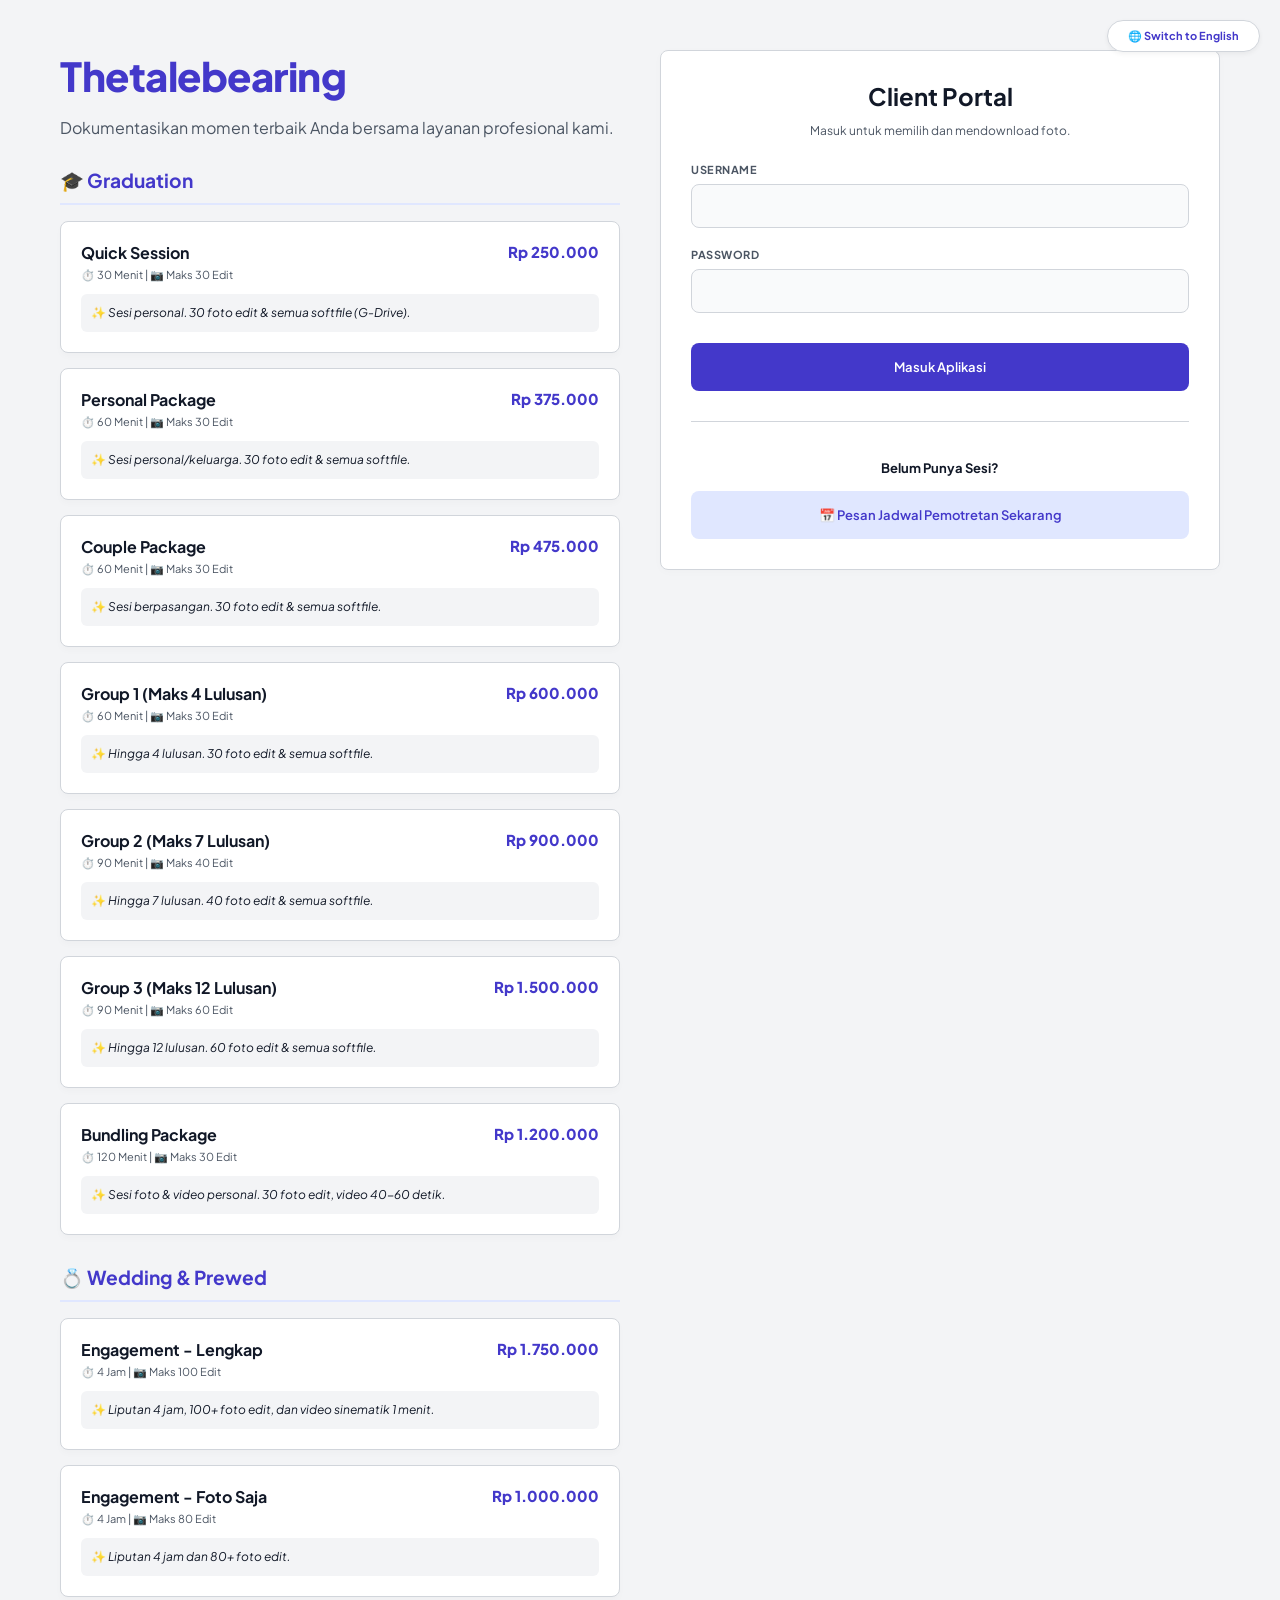
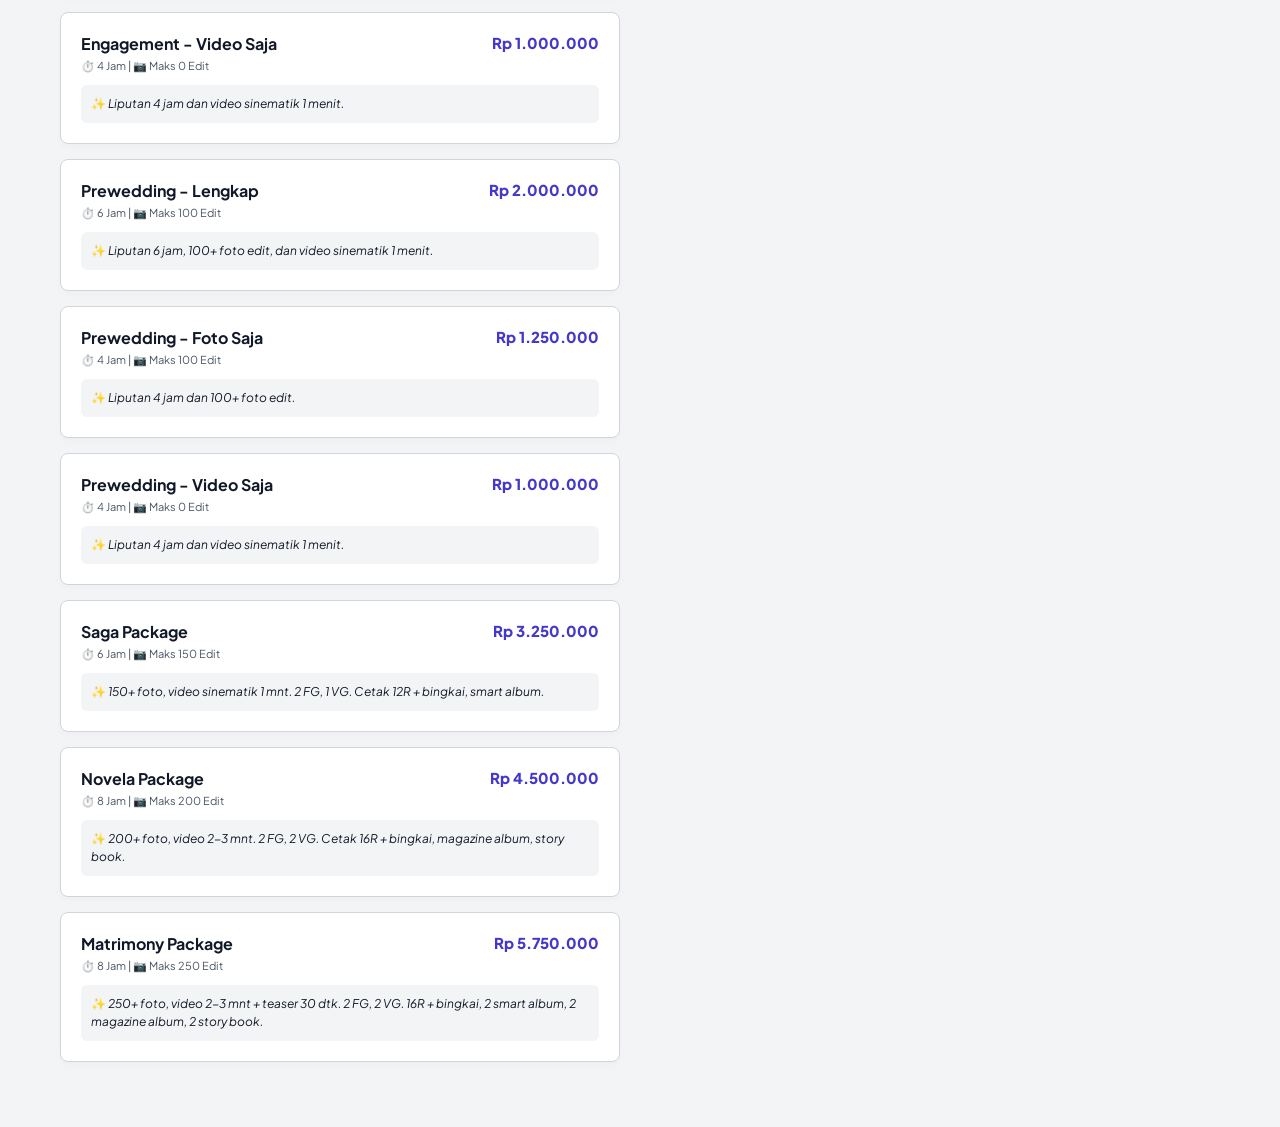
==== index.html @ 2589cee2 "Add files via upload" ====
<!DOCTYPE html>
<html lang="id">
<head>
    <meta charset="UTF-8">
    <title>Portal - Thetalebearing</title>
    <link rel="stylesheet" href="style.css">
    <style>.split-layout { display: grid; grid-template-columns: 1fr 1fr; gap: 40px; align-items: start; } .catalog-card { background: white; padding: 20px; border-radius: var(--radius); border: 1px solid var(--border); margin-bottom: 15px; box-shadow: 0 4px 6px rgba(0,0,0,0.02); } @media (max-width: 768px) { .split-layout { grid-template-columns: 1fr; } }</style>
</head>
<body>
    <div style="position: absolute; top: 20px; right: 20px; z-index: 100;">
        <button onclick="toggleLang()" class="lang-btn" data-i18n="t_lang">🌐 Switch to English</button>
    </div>

    <div class="container" style="margin-top: 50px; margin-bottom: 50px;">
        <div class="split-layout">
            <div>
                <h1 class="brand" style="font-size:2.5rem; margin: 0 0 10px 0;">Thetalebearing</h1>
                <p style="color:var(--text-muted); margin-bottom: 30px;" data-i18n="t_desc">Dokumentasikan momen terbaik Anda bersama layanan profesional kami.</p>
                
                <h2 style="font-size: 1.2rem; color: var(--primary); border-bottom: 2px solid var(--primary-soft); padding-bottom: 10px;">🎓 Graduation</h2>
                <div id="cat-grad"></div>
                <h2 style="font-size: 1.2rem; color: var(--primary); border-bottom: 2px solid var(--primary-soft); padding-bottom: 10px; margin-top: 30px;">💍 Wedding & Prewed</h2>
                <div id="cat-wed"></div>
            </div>

            <div class="card" style="position: sticky; top: 30px;">
                <h2 style="margin: 0 0 5px 0; text-align: center;" data-i18n="t_portal">Client Portal</h2>
                <p style="font-size: 12px; color: var(--text-muted); text-align: center; margin-bottom: 25px;" data-i18n="t_login_desc">Masuk untuk memilih dan mendownload foto.</p>
                
                <div class="form-group"><label data-i18n="t_user">Username</label><input type="text" id="username"></div>
                <div class="form-group"><label data-i18n="t_pass">Password</label><input type="password" id="password"></div>
                <button onclick="auth()" class="btn-primary" style="width:100%; margin-top: 10px; padding: 15px;" data-i18n="t_login_btn">Masuk Aplikasi</button>
                
                <div style="margin-top: 30px; padding-top: 25px; border-top: 1px solid var(--border); text-align: center;">
                    <p style="font-size: 13px; font-weight: 700; color: var(--text-main); margin-bottom: 15px;" data-i18n="t_no_session">Belum Punya Sesi?</p>
                    <button onclick="window.location.href='booking.html'" class="btn-sec" style="width: 100%; padding: 15px;" data-i18n="t_book_btn">📅 Pesan Jadwal Pemotretan Sekarang</button>
                </div>
            </div>
        </div>
    </div>

<script src="database.js"></script>
<script>
    document.addEventListener('keypress', function(e) { if(e.key === 'Enter') auth(); });

    function renderCatalog() {
        const pkgs = getPackages();
        const renderItem = (p) => `<div class="catalog-card"><div style="display:flex; justify-content:space-between; align-items:flex-start;"><div><h3 style="margin:0; font-size:16px;">${p.name}</h3><div style="font-size:11px; color:var(--text-muted); margin-top:5px;">⏱️ ${p.duration || '-'} | 📷 Maks ${p.quota} Edit</div></div><span style="font-weight:800; color:var(--primary); font-size:15px;">${formatRupiah(p.price)}</span></div><div style="font-size:12px; color:var(--text-main); margin-top:12px; background:var(--bg); padding:10px; border-radius:6px; line-height:1.5;">✨ <i>${p.details || 'Semua mentahan diberikan via link.'}</i></div></div>`;
        document.getElementById('cat-grad').innerHTML = pkgs.filter(p => p.category === 'Graduation').map(renderItem).join('');
        document.getElementById('cat-wed').innerHTML = pkgs.filter(p => p.category === 'Wedding').map(renderItem).join('');
    }
    renderCatalog();

    function auth() {
        const u = document.getElementById('username').value.trim(); const p = document.getElementById('password').value.trim();
        if(!u || !p) return alert("Wajib diisi.");
        const adm = getAdmins().find(a => a.user === u && a.pass === p);
        if(adm) { setSession({ role: adm.role, name: u }); window.location.href = 'admin.html'; return; }
        const c = getClients().find(cl => cl.user === u && cl.pass === p);
        if(c) { setSession({ role: 'client', user: c.user, name: c.name }); window.location.href = 'client.html'; } 
        else { alert("Kredensial tidak valid."); }
    }
</script>
</body>
</html>
---- style.css ----
@import url('https://fonts.googleapis.com/css2?family=Plus+Jakarta+Sans:wght@400;500;600;700;800&display=swap');

:root {
    --bg: #F3F4F6;
    --surface: #FFFFFF;
    --primary: #4338CA;
    --primary-soft: #E0E7FF;
    --text-main: #111827;
    --text-muted: #4B5563;
    --border: #D1D5DB;
    --success: #059669;
    --success-soft: #D1FAE5;
    --danger: #DC2626;
    --warning: #F59E0B;
    --wa: #16A34A;
    --radius: 8px;
}

* {
    box-sizing: border-box;
    transition: all 0.15s ease;
}

/* Memastikan background full dan footer menempel di bawah */
body {
    font-family: 'Plus Jakarta Sans', sans-serif;
    background: var(--bg);
    color: var(--text-main);
    margin: 0;
    display: flex;
    flex-direction: column;
    min-height: 100vh; 
}

/* KELAS UTILITAS */
.hidden { display: none !important; }
.editor-restricted { display: none !important; }

/* 1. NAVBAR & HEADER */
nav {
    background: var(--surface);
    padding: 15px 5%;
    display: flex;
    justify-content: space-between;
    align-items: center;
    border-bottom: 1px solid var(--border);
    position: sticky;
    top: 0;
    z-index: 1000;
}
.brand {
    font-weight: 800;
    font-size: 1.4rem;
    color: var(--primary);
    letter-spacing: -0.5px;
}
.nav-actions {
    display: flex;
    align-items: center;
    gap: 12px;
}

/* 2. PROFIL & BAHASA */
.profile-btn {
    background: transparent;
    border: 1px solid var(--border);
    color: var(--text-main);
    font-weight: 700;
    border-radius: 20px;
    padding: 6px 15px;
    cursor: pointer;
    display: flex;
    align-items: center;
    font-family: inherit;
    font-size: 13px;
}
.profile-btn:hover { background: #F9FAFB; }

.badge-notif {
    background: var(--danger);
    color: white;
    border-radius: 50%;
    padding: 2px 6px;
    font-size: 10px;
    margin-left: 8px;
    font-weight: 800;
}

.lang-btn {
    background: var(--surface);
    border: 1px solid var(--border);
    padding: 8px 20px;
    border-radius: 20px;
    cursor: pointer;
    font-size: 11px;
    font-weight: 700;
    color: var(--primary);
    box-shadow: 0 2px 5px rgba(0,0,0,0.05);
}
.lang-btn:hover { background: var(--primary-soft); }

/* 3. LAYOUT CONTAINER & GRID */
.container {
    max-width: 1200px;
    margin: 30px auto;
    padding: 0 20px;
    flex: 1;
    width: 100%;
}
.grid-2 { display: grid; grid-template-columns: repeat(auto-fit, minmax(300px, 1fr)); gap: 20px; }
.grid-3 { display: grid; grid-template-columns: repeat(auto-fit, minmax(200px, 1fr)); gap: 15px; }
.split-layout { display: grid; grid-template-columns: 1.2fr 1fr; gap: 40px; align-items: start; }

.card {
    background: var(--surface);
    padding: 30px;
    border-radius: var(--radius);
    border: 1px solid var(--border);
    box-shadow: 0 2px 10px rgba(0,0,0,0.02);
}
.stat-box {
    background: #fff;
    padding: 20px;
    border-radius: var(--radius);
    border: 1px solid var(--border);
    border-left: 4px solid var(--primary);
}
.catalog-card {
    background: white;
    padding: 20px;
    border-radius: var(--radius);
    border: 1px solid var(--border);
    margin-bottom: 15px;
    box-shadow: 0 4px 6px rgba(0,0,0,0.02);
}

/* 4. MENU TAB ADMIN */
.admin-tabs {
    display: flex;
    gap: 8px;
    border-bottom: 2px solid var(--border);
    margin-bottom: 25px;
    padding-bottom: 10px;
    overflow-x: auto;
    white-space: nowrap;
}
.admin-tabs button {
    background: transparent;
    color: var(--text-muted);
    border-radius: var(--radius);
    font-weight: 700;
    padding: 10px 18px;
    border: 1px solid transparent;
    font-size: 13px;
}
.admin-tabs button:hover { background: var(--bg); color: var(--text-main); }
.admin-tabs button.active {
    background: var(--primary-soft);
    color: var(--primary);
    border: 1px solid #C7D2FE;
}

/* 5. FORM INPUT & MASKING RUPIAH */
.form-group { margin-bottom: 20px; text-align: left; }
label {
    display: block;
    font-size: 11px;
    font-weight: 700;
    color: var(--text-muted);
    margin-bottom: 8px;
    text-transform: uppercase;
    letter-spacing: 0.5px;
}
input, select, textarea {
    width: 100%;
    padding: 12px 14px;
    border: 1px solid var(--border);
    border-radius: var(--radius);
    font-size: 14px;
    outline: none;
    background: #F9FAFB;
    font-family: inherit;
    color: var(--text-main);
}
input:focus, select:focus, textarea:focus { border-color: var(--primary); background: #FFFFFF; }

.currency-input { position: relative; }
.currency-input::before {
    content: "Rp";
    position: absolute;
    left: 12px;
    top: 33px;
    font-size: 14px;
    font-weight: 600;
    color: var(--text-muted);
}
.currency-input input { padding-left: 38px; }

/* 6. RADIO CARD & CHECKBOX ADDONS */
.radio-card-grid { display: grid; grid-template-columns: repeat(auto-fit, minmax(200px, 1fr)); gap: 15px; margin-bottom: 20px; }
.radio-card { border: 2px solid var(--border); border-radius: var(--radius); padding: 15px; cursor: pointer; background: #fff; text-align: left; }
.radio-card:hover { border-color: var(--primary-soft); }
.radio-card.active { border-color: var(--primary); background: var(--primary-soft); box-shadow: 0 4px 10px rgba(67, 56, 202, 0.1); }

.addon-box { display: flex; align-items: center; gap: 10px; background: #F9FAFB; padding: 12px; border: 1px solid var(--border); border-radius: var(--radius); margin-bottom: 8px; cursor: pointer; font-size: 13px; font-weight: 600;}
.addon-box input { width: 18px; height: 18px; cursor: pointer; margin: 0; }

/* 7. BUTTONS / TOMBOL */
button {
    cursor: pointer;
    padding: 10px 20px;
    border: 1px solid transparent;
    border-radius: var(--radius);
    font-weight: 600;
    font-size: 13px;
    display: inline-flex;
    align-items: center;
    gap: 8px;
    justify-content: center;
    font-family: inherit;
}
.btn-primary { background: var(--primary); color: #FFFFFF; } .btn-primary:hover { background: #3730A3; }
.btn-sec { background: var(--primary-soft); color: var(--primary); } .btn-sec:hover { background: #C7D2FE; }
.btn-danger { background: #FEE2E2; color: var(--danger); } .btn-danger:hover { background: #FECACA; }
.btn-success { background: var(--success); color: #FFFFFF; } .btn-success:hover { background: #047857; }
.btn-wa { background: var(--wa); color: #FFFFFF; } .btn-wa:hover { background: #15803D; }

/* 8. TABEL DATA ADMIN */
.table-wrapper { overflow-x: auto; border-radius: var(--radius); border: 1px solid var(--border); background: #FFFFFF; margin-top: 20px; }
table { width: 100%; border-collapse: collapse; min-width: 800px; }
th { background: #F9FAFB; padding: 16px; text-align: left; font-size: 11px; font-weight: 700; color: var(--text-muted); text-transform: uppercase; border-bottom: 1px solid var(--border); }
td { padding: 16px; border-bottom: 1px solid var(--border); font-size: 13px; vertical-align: middle; line-height: 1.5; }
tr:last-child td { border-bottom: none; }
tr:hover td { background: #F3F4F6; }

/* 9. GRAFIK & FOTO CLIENT */
.chart-wrapper { position: relative; height: 260px; width: 100%; }
.banner { background: var(--success-soft); border: 1px solid #A7F3D0; color: #065F46; padding: 20px; border-radius: var(--radius); margin-bottom: 20px; display: flex; align-items: flex-start; gap: 15px; line-height: 1.5; font-weight: 500; font-size: 14px; }
.gallery { display: grid; grid-template-columns: repeat(auto-fill, minmax(220px, 1fr)); gap: 20px; margin-top: 20px; }
.photo-card { background: #FFFFFF; border-radius: var(--radius); overflow: hidden; border: 1px solid var(--border); display: flex; flex-direction: column; }
.photo-card.selected { border-color: var(--primary); background: var(--primary-soft); }
.photo-card img { width: 100%; height: 200px; object-fit: cover; cursor: pointer; }
.photo-card.locked img { cursor: default; }
.card-body { padding: 15px; flex: 1; display: flex; flex-direction: column; }

/* 10. WATERMARK */
.img-wrapper { position: relative; display: block; overflow: hidden; }
.watermark { position: absolute; top: 50%; left: 50%; transform: translate(-50%, -50%) rotate(-30deg); font-size: 1.8rem; font-weight: 800; color: rgba(255,255,255,0.4); text-transform: uppercase; pointer-events: none; letter-spacing: 2px; white-space: nowrap; user-select: none; text-shadow: 1px 1px 3px rgba(0,0,0,0.3); }

/* 11. FOOTER & MODAL POPUP */
.footer-client { text-align: center; padding: 40px 20px; color: var(--text-muted); font-size: 13px; border-top: 1px solid var(--border); margin-top: 50px; background: white;}
.footer-client a { color: var(--primary); text-decoration: none; font-weight: 700; margin: 0 8px; }

.modal-overlay { position: fixed; top: 0; left: 0; width: 100%; height: 100%; background: rgba(17, 24, 39, 0.7); z-index: 2000; display: flex; align-items: center; justify-content: center; padding: 20px; }
.modal-content { background: #FFFFFF; padding: 35px; border-radius: var(--radius); width: 100%; max-width: 600px; max-height: 90vh; overflow-y: auto; border: 1px solid var(--border); }
#preview-img { max-width: 90%; max-height: 85vh; border-radius: var(--radius); object-fit: contain; }

/* 12. MODE CETAK (PRINT KUITANSI) & RESPONSIVE HP */
@media print { 
    body * { visibility: hidden; } 
    #invoice-print-area, #invoice-print-area * { visibility: visible; } 
    #invoice-print-area { position: absolute; left: 0; top: 0; width: 100%; padding: 40px; background: white; } 
    .no-print { display: none !important; } 
}

@media (max-width: 768px) { 
    nav { flex-direction: column; gap: 15px; padding: 15px; text-align: center; } 
    .container { margin: 15px auto; } 
    .card, .modal-content { padding: 20px; width: 100%; } 
    .split-layout { grid-template-columns: 1fr; gap: 20px; } 
    .gallery { grid-template-columns: repeat(auto-fill, minmax(150px, 1fr)); } 
    .photo-card img { height: 150px; } 
    .btn-primary, .btn-sec, .btn-success, .btn-danger, .btn-wa { width: 100%; justify-content: center; margin-bottom: 5px; } 
    div[style*="display: flex; gap: 10px;"] { flex-direction: column; width: 100%; } 
    .admin-tabs { padding-bottom: 15px; } 
}
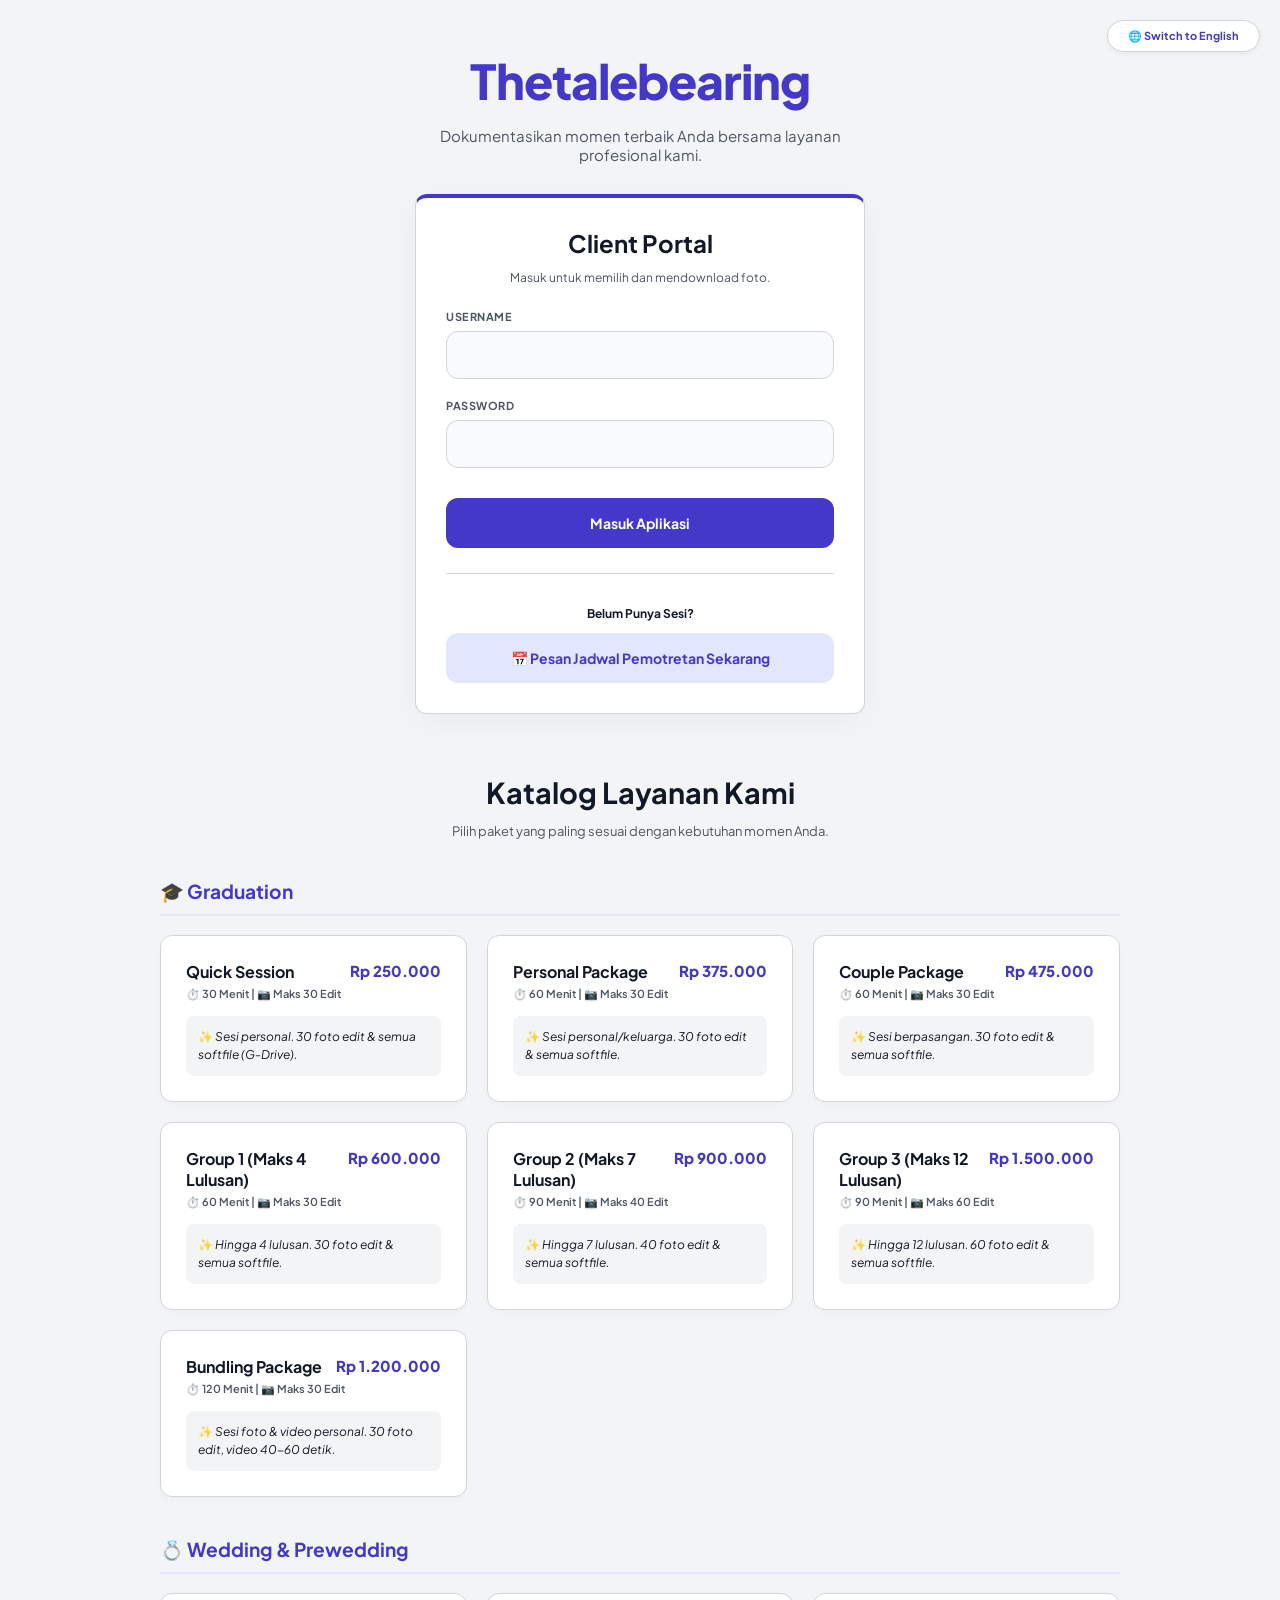
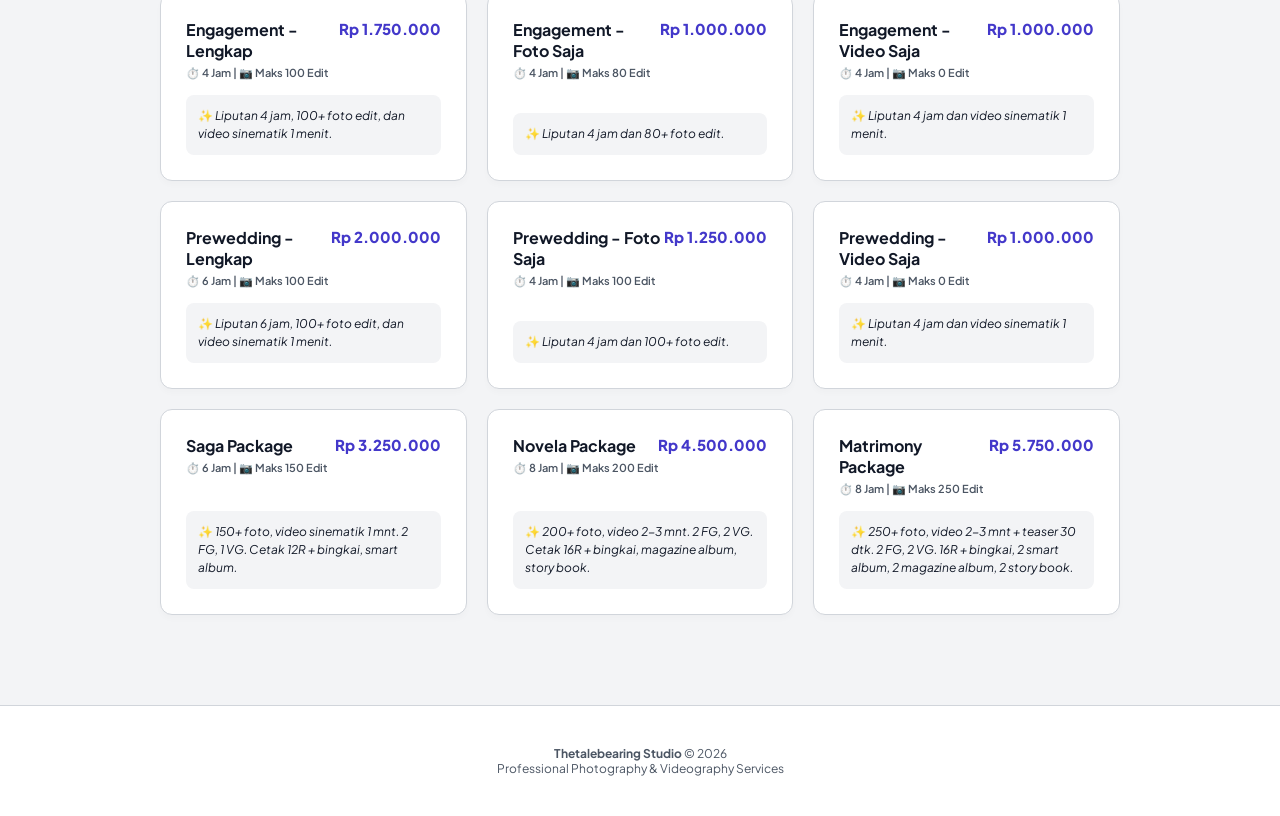
==== commit 9d960f64: "Add files via upload" ====
--- a/index.html
+++ b/index.html
@@ -2,28 +2,22 @@
 <html lang="id">
 <head>
     <meta charset="UTF-8">
+    <meta name="viewport" content="width=device-width, initial-scale=1.0, maximum-scale=1.0, user-scalable=no">
     <title>Portal - Thetalebearing</title>
     <link rel="stylesheet" href="style.css">
-    <style>.split-layout { display: grid; grid-template-columns: 1fr 1fr; gap: 40px; align-items: start; } .catalog-card { background: white; padding: 20px; border-radius: var(--radius); border: 1px solid var(--border); margin-bottom: 15px; box-shadow: 0 4px 6px rgba(0,0,0,0.02); } @media (max-width: 768px) { .split-layout { grid-template-columns: 1fr; } }</style>
 </head>
 <body>
     <div style="position: absolute; top: 20px; right: 20px; z-index: 100;">
         <button onclick="toggleLang()" class="lang-btn" data-i18n="t_lang">🌐 Switch to English</button>
     </div>
 
-    <div class="container" style="margin-top: 50px; margin-bottom: 50px;">
-        <div class="split-layout">
-            <div>
-                <h1 class="brand" style="font-size:2.5rem; margin: 0 0 10px 0;">Thetalebearing</h1>
-                <p style="color:var(--text-muted); margin-bottom: 30px;" data-i18n="t_desc">Dokumentasikan momen terbaik Anda bersama layanan profesional kami.</p>
-                
-                <h2 style="font-size: 1.2rem; color: var(--primary); border-bottom: 2px solid var(--primary-soft); padding-bottom: 10px;">🎓 Graduation</h2>
-                <div id="cat-grad"></div>
-                <h2 style="font-size: 1.2rem; color: var(--primary); border-bottom: 2px solid var(--primary-soft); padding-bottom: 10px; margin-top: 30px;">💍 Wedding & Prewed</h2>
-                <div id="cat-wed"></div>
-            </div>
-
-            <div class="card" style="position: sticky; top: 30px;">
+    <div class="container" style="margin-top: 50px; margin-bottom: 50px; max-width: 1000px;">
+        
+        <div style="max-width: 450px; margin: 0 auto 60px auto; text-align: center;">
+            <h1 class="brand" style="font-size:3rem; margin: 0 0 10px 0; letter-spacing:-1px;">Thetalebearing</h1>
+            <p style="color:var(--text-muted); font-size:15px; margin-bottom: 30px;" data-i18n="t_desc">Dokumentasikan momen terbaik Anda bersama layanan profesional kami.</p>
+            
+            <div class="card" style="text-align: left; border-top: 4px solid var(--primary);">
                 <h2 style="margin: 0 0 5px 0; text-align: center;" data-i18n="t_portal">Client Portal</h2>
                 <p style="font-size: 12px; color: var(--text-muted); text-align: center; margin-bottom: 25px;" data-i18n="t_login_desc">Masuk untuk memilih dan mendownload foto.</p>
                 
@@ -31,21 +25,56 @@
                 <div class="form-group"><label data-i18n="t_pass">Password</label><input type="password" id="password"></div>
                 <button onclick="auth()" class="btn-primary" style="width:100%; margin-top: 10px; padding: 15px;" data-i18n="t_login_btn">Masuk Aplikasi</button>
                 
-                <div style="margin-top: 30px; padding-top: 25px; border-top: 1px solid var(--border); text-align: center;">
-                    <p style="font-size: 13px; font-weight: 700; color: var(--text-main); margin-bottom: 15px;" data-i18n="t_no_session">Belum Punya Sesi?</p>
-                    <button onclick="window.location.href='booking.html'" class="btn-sec" style="width: 100%; padding: 15px;" data-i18n="t_book_btn">📅 Pesan Jadwal Pemotretan Sekarang</button>
+                <div style="margin-top: 25px; padding-top: 20px; border-top: 1px solid var(--border); text-align: center;">
+                    <p style="font-size: 12px; font-weight: 700; color: var(--text-main); margin-bottom: 12px;" data-i18n="t_no_session">Belum Punya Sesi?</p>
+                    <button onclick="window.location.href='booking.html'" class="btn-sec" style="width: 100%; padding: 15px;" data-i18n="t_book_btn">📅 Pesan Jadwal Sekarang</button>
                 </div>
             </div>
         </div>
+
+        <div>
+            <div style="text-align: center; margin-bottom: 40px;">
+                <h2 style="font-size: 1.8rem; margin:0;">Katalog Layanan Kami</h2>
+                <p style="font-size: 13px; color: var(--text-muted);">Pilih paket yang paling sesuai dengan kebutuhan momen Anda.</p>
+            </div>
+
+            <h3 style="font-size: 1.2rem; color: var(--primary); border-bottom: 2px solid var(--primary-soft); padding-bottom: 10px;">🎓 Graduation</h3>
+            <div id="cat-grad" class="package-grid"></div>
+
+            <h3 style="font-size: 1.2rem; color: var(--primary); border-bottom: 2px solid var(--primary-soft); padding-bottom: 10px; margin-top: 40px;">💍 Wedding & Prewedding</h3>
+            <div id="cat-wed" class="package-grid"></div>
+        </div>
+
     </div>
+
+    <footer style="text-align: center; padding: 40px 20px; color: var(--text-muted); font-size: 12px; border-top: 1px solid var(--border); background: var(--surface);">
+        <b>Thetalebearing Studio</b> &copy; 2026<br>Professional Photography & Videography Services
+    </footer>
 
 <script src="database.js"></script>
 <script>
     document.addEventListener('keypress', function(e) { if(e.key === 'Enter') auth(); });
 
+    // Fungsi klik menuju booking
+    function goToBooking(category, pkgId) {
+        window.location.href = `booking.html?cat=${encodeURIComponent(category)}&pkg=${pkgId}`;
+    }
+
     function renderCatalog() {
         const pkgs = getPackages();
-        const renderItem = (p) => `<div class="catalog-card"><div style="display:flex; justify-content:space-between; align-items:flex-start;"><div><h3 style="margin:0; font-size:16px;">${p.name}</h3><div style="font-size:11px; color:var(--text-muted); margin-top:5px;">⏱️ ${p.duration || '-'} | 📷 Maks ${p.quota} Edit</div></div><span style="font-weight:800; color:var(--primary); font-size:15px;">${formatRupiah(p.price)}</span></div><div style="font-size:12px; color:var(--text-main); margin-top:12px; background:var(--bg); padding:10px; border-radius:6px; line-height:1.5;">✨ <i>${p.details || 'Semua mentahan diberikan via link.'}</i></div></div>`;
+        const renderItem = (p) => `
+            <div class="catalog-card" onclick="goToBooking('${p.category}', ${p.id})">
+                <div>
+                    <div style="display:flex; justify-content:space-between; align-items:flex-start;">
+                        <h3 style="margin:0 0 5px 0; font-size:16px;">${p.name}</h3>
+                        <span style="font-weight:800; color:var(--primary); font-size:15px;">${formatRupiah(p.price)}</span>
+                    </div>
+                    <div style="font-size:11px; color:var(--text-muted); margin-bottom:15px; font-weight:600;">⏱️ ${p.duration || '-'} | 📷 Maks ${p.quota} Edit</div>
+                </div>
+                <div style="font-size:12px; color:var(--text-main); background:var(--bg); padding:12px; border-radius:8px; line-height:1.5;">
+                    ✨ <i>${p.details || 'Semua mentahan diberikan via link Google Drive / Flash Drive.'}</i>
+                </div>
+            </div>`;
         document.getElementById('cat-grad').innerHTML = pkgs.filter(p => p.category === 'Graduation').map(renderItem).join('');
         document.getElementById('cat-wed').innerHTML = pkgs.filter(p => p.category === 'Wedding').map(renderItem).join('');
     }
@@ -53,12 +82,12 @@
 
     function auth() {
         const u = document.getElementById('username').value.trim(); const p = document.getElementById('password').value.trim();
-        if(!u || !p) return alert("Wajib diisi.");
+        if(!u || !p) return alert("Username dan Password wajib diisi.");
         const adm = getAdmins().find(a => a.user === u && a.pass === p);
         if(adm) { setSession({ role: adm.role, name: u }); window.location.href = 'admin.html'; return; }
         const c = getClients().find(cl => cl.user === u && cl.pass === p);
         if(c) { setSession({ role: 'client', user: c.user, name: c.name }); window.location.href = 'client.html'; } 
-        else { alert("Kredensial tidak valid."); }
+        else { alert("Kredensial tidak valid. Cek kembali username/password Anda."); }
     }
 </script>
 </body>
--- a/style.css
+++ b/style.css
@@ -1,7 +1,7 @@
 @import url('https://fonts.googleapis.com/css2?family=Plus+Jakarta+Sans:wght@400;500;600;700;800&display=swap');
 
 :root {
-    --bg: #F3F4F6;
+    --bg: #F9FAFB;
     --surface: #FFFFFF;
     --primary: #4338CA;
     --primary-soft: #E0E7FF;
@@ -13,264 +13,100 @@
     --danger: #DC2626;
     --warning: #F59E0B;
     --wa: #16A34A;
-    --radius: 8px;
+    --radius: 12px; /* Dibuat lebih melengkung modern */
 }
 
-* {
-    box-sizing: border-box;
-    transition: all 0.15s ease;
-}
-
-/* Memastikan background full dan footer menempel di bawah */
-body {
-    font-family: 'Plus Jakarta Sans', sans-serif;
-    background: var(--bg);
-    color: var(--text-main);
-    margin: 0;
-    display: flex;
-    flex-direction: column;
-    min-height: 100vh; 
-}
-
-/* KELAS UTILITAS */
+* { box-sizing: border-box; transition: all 0.25s ease; }
+body { font-family: 'Plus Jakarta Sans', sans-serif; background: var(--bg); color: var(--text-main); margin: 0; display: flex; flex-direction: column; min-height: 100vh; overflow-x: hidden; }
 .hidden { display: none !important; }
 .editor-restricted { display: none !important; }
 
-/* 1. NAVBAR & HEADER */
-nav {
-    background: var(--surface);
-    padding: 15px 5%;
-    display: flex;
-    justify-content: space-between;
-    align-items: center;
-    border-bottom: 1px solid var(--border);
-    position: sticky;
-    top: 0;
-    z-index: 1000;
-}
-.brand {
-    font-weight: 800;
-    font-size: 1.4rem;
-    color: var(--primary);
-    letter-spacing: -0.5px;
-}
-.nav-actions {
-    display: flex;
-    align-items: center;
-    gap: 12px;
-}
+/* NAVBAR */
+nav { background: var(--surface); padding: 15px 5%; display: flex; justify-content: space-between; align-items: center; border-bottom: 1px solid var(--border); position: sticky; top: 0; z-index: 1000; box-shadow: 0 2px 10px rgba(0,0,0,0.03); }
+.nav-actions { display: flex; align-items: center; gap: 12px; }
+.brand { font-weight: 800; font-size: 1.4rem; color: var(--primary); letter-spacing: -0.5px; }
 
-/* 2. PROFIL & BAHASA */
-.profile-btn {
-    background: transparent;
-    border: 1px solid var(--border);
-    color: var(--text-main);
-    font-weight: 700;
-    border-radius: 20px;
-    padding: 6px 15px;
-    cursor: pointer;
-    display: flex;
-    align-items: center;
-    font-family: inherit;
-    font-size: 13px;
-}
-.profile-btn:hover { background: #F9FAFB; }
-
-.badge-notif {
-    background: var(--danger);
-    color: white;
-    border-radius: 50%;
-    padding: 2px 6px;
-    font-size: 10px;
-    margin-left: 8px;
-    font-weight: 800;
-}
-
-.lang-btn {
-    background: var(--surface);
-    border: 1px solid var(--border);
-    padding: 8px 20px;
-    border-radius: 20px;
-    cursor: pointer;
-    font-size: 11px;
-    font-weight: 700;
-    color: var(--primary);
-    box-shadow: 0 2px 5px rgba(0,0,0,0.05);
-}
+.profile-btn { background: transparent; border: 1px solid var(--border); color: var(--text-main); font-weight: 700; border-radius: 20px; padding: 6px 15px; cursor: pointer; display: flex; align-items: center; font-family: inherit; font-size: 13px;}
+.profile-btn:hover { background: var(--primary-soft); border-color: var(--primary); }
+.badge-notif { background: var(--danger); color: white; border-radius: 50%; padding: 2px 6px; font-size: 10px; margin-left: 8px; font-weight: 800; }
+.lang-btn { background: var(--surface); border: 1px solid var(--border); padding: 8px 20px; border-radius: 20px; cursor: pointer; font-size: 11px; font-weight: 700; color: var(--primary); box-shadow: 0 2px 5px rgba(0,0,0,0.05); }
 .lang-btn:hover { background: var(--primary-soft); }
 
-/* 3. LAYOUT CONTAINER & GRID */
-.container {
-    max-width: 1200px;
-    margin: 30px auto;
-    padding: 0 20px;
-    flex: 1;
-    width: 100%;
-}
+/* CONTAINER & GRIDS */
+.container { max-width: 1200px; margin: 30px auto; padding: 0 20px; flex: 1; width: 100%;}
 .grid-2 { display: grid; grid-template-columns: repeat(auto-fit, minmax(300px, 1fr)); gap: 20px; }
 .grid-3 { display: grid; grid-template-columns: repeat(auto-fit, minmax(200px, 1fr)); gap: 15px; }
-.split-layout { display: grid; grid-template-columns: 1.2fr 1fr; gap: 40px; align-items: start; }
 
-.card {
-    background: var(--surface);
-    padding: 30px;
-    border-radius: var(--radius);
-    border: 1px solid var(--border);
-    box-shadow: 0 2px 10px rgba(0,0,0,0.02);
-}
-.stat-box {
-    background: #fff;
-    padding: 20px;
-    border-radius: var(--radius);
-    border: 1px solid var(--border);
-    border-left: 4px solid var(--primary);
-}
-.catalog-card {
-    background: white;
-    padding: 20px;
-    border-radius: var(--radius);
-    border: 1px solid var(--border);
-    margin-bottom: 15px;
-    box-shadow: 0 4px 6px rgba(0,0,0,0.02);
-}
+/* KARTU PAKET (DENGAN ANIMASI MELAYANG) */
+.package-grid { display: grid; grid-template-columns: repeat(auto-fit, minmax(280px, 1fr)); gap: 20px; margin-bottom: 40px; }
+.catalog-card { background: white; padding: 25px; border-radius: var(--radius); border: 1px solid var(--border); box-shadow: 0 4px 6px rgba(0,0,0,0.02); display: flex; flex-direction: column; justify-content: space-between; height: 100%; cursor: default; }
+.catalog-card:hover { transform: translateY(-8px); box-shadow: 0 15px 30px rgba(67, 56, 202, 0.1); border-color: #C7D2FE; }
 
-/* 4. MENU TAB ADMIN */
-.admin-tabs {
-    display: flex;
-    gap: 8px;
-    border-bottom: 2px solid var(--border);
-    margin-bottom: 25px;
-    padding-bottom: 10px;
-    overflow-x: auto;
-    white-space: nowrap;
-}
-.admin-tabs button {
-    background: transparent;
-    color: var(--text-muted);
-    border-radius: var(--radius);
-    font-weight: 700;
-    padding: 10px 18px;
-    border: 1px solid transparent;
-    font-size: 13px;
-}
+.card { background: var(--surface); padding: 30px; border-radius: var(--radius); border: 1px solid var(--border); box-shadow: 0 8px 30px rgba(0,0,0,0.04); }
+.stat-box { background: #fff; padding: 20px; border-radius: var(--radius); border: 1px solid var(--border); border-left: 4px solid var(--primary); }
+
+.admin-tabs { display: flex; gap: 8px; border-bottom: 2px solid var(--border); margin-bottom: 25px; padding-bottom: 10px; overflow-x: auto; white-space: nowrap; -webkit-overflow-scrolling: touch; }
+.admin-tabs button { background: transparent; color: var(--text-muted); border-radius: var(--radius); font-weight: 700; padding: 10px 18px; border: 1px solid transparent; font-size: 13px;}
 .admin-tabs button:hover { background: var(--bg); color: var(--text-main); }
-.admin-tabs button.active {
-    background: var(--primary-soft);
-    color: var(--primary);
-    border: 1px solid #C7D2FE;
-}
+.admin-tabs button.active { background: var(--primary-soft); color: var(--primary); border: 1px solid #C7D2FE; }
 
-/* 5. FORM INPUT & MASKING RUPIAH */
+/* FORMS */
 .form-group { margin-bottom: 20px; text-align: left; }
-label {
-    display: block;
-    font-size: 11px;
-    font-weight: 700;
-    color: var(--text-muted);
-    margin-bottom: 8px;
-    text-transform: uppercase;
-    letter-spacing: 0.5px;
-}
-input, select, textarea {
-    width: 100%;
-    padding: 12px 14px;
-    border: 1px solid var(--border);
-    border-radius: var(--radius);
-    font-size: 14px;
-    outline: none;
-    background: #F9FAFB;
-    font-family: inherit;
-    color: var(--text-main);
-}
-input:focus, select:focus, textarea:focus { border-color: var(--primary); background: #FFFFFF; }
+label { display: block; font-size: 11px; font-weight: 700; color: var(--text-muted); margin-bottom: 8px; text-transform: uppercase; letter-spacing: 0.5px; }
+input, select, textarea { width: 100%; padding: 14px; border: 1px solid var(--border); border-radius: var(--radius); font-size: 14px; outline: none; background: #F9FAFB; font-family: inherit; color: var(--text-main); }
+input:focus, select:focus, textarea:focus { border-color: var(--primary); background: #FFFFFF; box-shadow: 0 0 0 3px var(--primary-soft); }
+.currency-input { position: relative; } .currency-input::before { content: "Rp"; position: absolute; left: 14px; top: 35px; font-size: 14px; font-weight: 600; color: var(--text-muted); } .currency-input input { padding-left: 42px; }
 
-.currency-input { position: relative; }
-.currency-input::before {
-    content: "Rp";
-    position: absolute;
-    left: 12px;
-    top: 33px;
-    font-size: 14px;
-    font-weight: 600;
-    color: var(--text-muted);
-}
-.currency-input input { padding-left: 38px; }
-
-/* 6. RADIO CARD & CHECKBOX ADDONS */
 .radio-card-grid { display: grid; grid-template-columns: repeat(auto-fit, minmax(200px, 1fr)); gap: 15px; margin-bottom: 20px; }
 .radio-card { border: 2px solid var(--border); border-radius: var(--radius); padding: 15px; cursor: pointer; background: #fff; text-align: left; }
-.radio-card:hover { border-color: var(--primary-soft); }
-.radio-card.active { border-color: var(--primary); background: var(--primary-soft); box-shadow: 0 4px 10px rgba(67, 56, 202, 0.1); }
-
+.radio-card:hover { border-color: var(--primary-soft); transform: translateY(-3px); box-shadow: 0 5px 15px rgba(0,0,0,0.05); }
+.radio-card.active { border-color: var(--primary); background: var(--primary-soft); box-shadow: 0 4px 10px rgba(67, 56, 202, 0.15); }
 .addon-box { display: flex; align-items: center; gap: 10px; background: #F9FAFB; padding: 12px; border: 1px solid var(--border); border-radius: var(--radius); margin-bottom: 8px; cursor: pointer; font-size: 13px; font-weight: 600;}
 .addon-box input { width: 18px; height: 18px; cursor: pointer; margin: 0; }
 
-/* 7. BUTTONS / TOMBOL */
-button {
-    cursor: pointer;
-    padding: 10px 20px;
-    border: 1px solid transparent;
-    border-radius: var(--radius);
-    font-weight: 600;
-    font-size: 13px;
-    display: inline-flex;
-    align-items: center;
-    gap: 8px;
-    justify-content: center;
-    font-family: inherit;
-}
-.btn-primary { background: var(--primary); color: #FFFFFF; } .btn-primary:hover { background: #3730A3; }
+/* BUTTONS */
+button { cursor: pointer; padding: 12px 20px; border: 1px solid transparent; border-radius: var(--radius); font-weight: 700; font-size: 14px; display: inline-flex; align-items: center; gap: 8px; justify-content: center; font-family: inherit; }
+.btn-primary { background: var(--primary); color: #FFFFFF; } .btn-primary:hover { background: #3730A3; transform: translateY(-2px); box-shadow: 0 4px 12px rgba(67,56,202,0.3); }
 .btn-sec { background: var(--primary-soft); color: var(--primary); } .btn-sec:hover { background: #C7D2FE; }
 .btn-danger { background: #FEE2E2; color: var(--danger); } .btn-danger:hover { background: #FECACA; }
-.btn-success { background: var(--success); color: #FFFFFF; } .btn-success:hover { background: #047857; }
+.btn-success { background: var(--success); color: #FFFFFF; } .btn-success:hover { background: #047857; transform: translateY(-2px); box-shadow: 0 4px 12px rgba(5,150,105,0.3); }
 .btn-wa { background: var(--wa); color: #FFFFFF; } .btn-wa:hover { background: #15803D; }
 
-/* 8. TABEL DATA ADMIN */
+/* TABLES & EXTRAS */
 .table-wrapper { overflow-x: auto; border-radius: var(--radius); border: 1px solid var(--border); background: #FFFFFF; margin-top: 20px; }
 table { width: 100%; border-collapse: collapse; min-width: 800px; }
 th { background: #F9FAFB; padding: 16px; text-align: left; font-size: 11px; font-weight: 700; color: var(--text-muted); text-transform: uppercase; border-bottom: 1px solid var(--border); }
 td { padding: 16px; border-bottom: 1px solid var(--border); font-size: 13px; vertical-align: middle; line-height: 1.5; }
-tr:last-child td { border-bottom: none; }
-tr:hover td { background: #F3F4F6; }
+tr:last-child td { border-bottom: none; } tr:hover td { background: #F3F4F6; }
 
-/* 9. GRAFIK & FOTO CLIENT */
 .chart-wrapper { position: relative; height: 260px; width: 100%; }
 .banner { background: var(--success-soft); border: 1px solid #A7F3D0; color: #065F46; padding: 20px; border-radius: var(--radius); margin-bottom: 20px; display: flex; align-items: flex-start; gap: 15px; line-height: 1.5; font-weight: 500; font-size: 14px; }
 .gallery { display: grid; grid-template-columns: repeat(auto-fill, minmax(220px, 1fr)); gap: 20px; margin-top: 20px; }
-.photo-card { background: #FFFFFF; border-radius: var(--radius); overflow: hidden; border: 1px solid var(--border); display: flex; flex-direction: column; }
-.photo-card.selected { border-color: var(--primary); background: var(--primary-soft); }
-.photo-card img { width: 100%; height: 200px; object-fit: cover; cursor: pointer; }
-.photo-card.locked img { cursor: default; }
+.photo-card { background: #FFFFFF; border-radius: var(--radius); overflow: hidden; border: 1px solid var(--border); position: relative; display: flex; flex-direction: column; }
+.photo-card.selected { border-color: var(--primary); background: var(--primary-soft); box-shadow: 0 0 0 3px var(--primary); }
+.photo-card img { width: 100%; height: 200px; object-fit: cover; cursor: pointer; } .photo-card.locked img { cursor: default; }
 .card-body { padding: 15px; flex: 1; display: flex; flex-direction: column; }
-
-/* 10. WATERMARK */
 .img-wrapper { position: relative; display: block; overflow: hidden; }
 .watermark { position: absolute; top: 50%; left: 50%; transform: translate(-50%, -50%) rotate(-30deg); font-size: 1.8rem; font-weight: 800; color: rgba(255,255,255,0.4); text-transform: uppercase; pointer-events: none; letter-spacing: 2px; white-space: nowrap; user-select: none; text-shadow: 1px 1px 3px rgba(0,0,0,0.3); }
 
-/* 11. FOOTER & MODAL POPUP */
 .footer-client { text-align: center; padding: 40px 20px; color: var(--text-muted); font-size: 13px; border-top: 1px solid var(--border); margin-top: 50px; background: white;}
 .footer-client a { color: var(--primary); text-decoration: none; font-weight: 700; margin: 0 8px; }
 
-.modal-overlay { position: fixed; top: 0; left: 0; width: 100%; height: 100%; background: rgba(17, 24, 39, 0.7); z-index: 2000; display: flex; align-items: center; justify-content: center; padding: 20px; }
-.modal-content { background: #FFFFFF; padding: 35px; border-radius: var(--radius); width: 100%; max-width: 600px; max-height: 90vh; overflow-y: auto; border: 1px solid var(--border); }
+.modal-overlay { position: fixed; top: 0; left: 0; width: 100%; height: 100%; background: rgba(17, 24, 39, 0.7); z-index: 2000; display: flex; align-items: center; justify-content: center; padding: 20px; backdrop-filter: blur(4px); }
+.modal-content { background: #FFFFFF; padding: 35px; border-radius: var(--radius); width: 100%; max-width: 600px; max-height: 90vh; overflow-y: auto; border: 1px solid var(--border); box-shadow: 0 25px 50px rgba(0,0,0,0.25); }
 #preview-img { max-width: 90%; max-height: 85vh; border-radius: var(--radius); object-fit: contain; }
 
-/* 12. MODE CETAK (PRINT KUITANSI) & RESPONSIVE HP */
-@media print { 
-    body * { visibility: hidden; } 
-    #invoice-print-area, #invoice-print-area * { visibility: visible; } 
-    #invoice-print-area { position: absolute; left: 0; top: 0; width: 100%; padding: 40px; background: white; } 
-    .no-print { display: none !important; } 
-}
-
+/* RESPONSIVE KHUSUS MOBILE (HP) */
+@media print { body * { visibility: hidden; } #invoice-print-area, #invoice-print-area * { visibility: visible; } #invoice-print-area { position: absolute; left: 0; top: 0; width: 100%; padding: 40px; background: white; } .no-print { display: none !important; } }
 @media (max-width: 768px) { 
-    nav { flex-direction: column; gap: 15px; padding: 15px; text-align: center; } 
-    .container { margin: 15px auto; } 
+    nav { padding: 15px; } 
+    .brand { font-size: 1.2rem; }
+    .container { margin: 15px auto; padding: 0 15px; } 
     .card, .modal-content { padding: 20px; width: 100%; } 
     .split-layout { grid-template-columns: 1fr; gap: 20px; } 
-    .gallery { grid-template-columns: repeat(auto-fill, minmax(150px, 1fr)); } 
-    .photo-card img { height: 150px; } 
+    .gallery { grid-template-columns: repeat(auto-fill, minmax(140px, 1fr)); gap: 15px; } 
+    .photo-card img { height: 140px; } 
     .btn-primary, .btn-sec, .btn-success, .btn-danger, .btn-wa { width: 100%; justify-content: center; margin-bottom: 5px; } 
     div[style*="display: flex; gap: 10px;"] { flex-direction: column; width: 100%; } 
-    .admin-tabs { padding-bottom: 15px; } 
+    .admin-tabs { padding-bottom: 15px; margin-bottom: 15px; } 
 }
